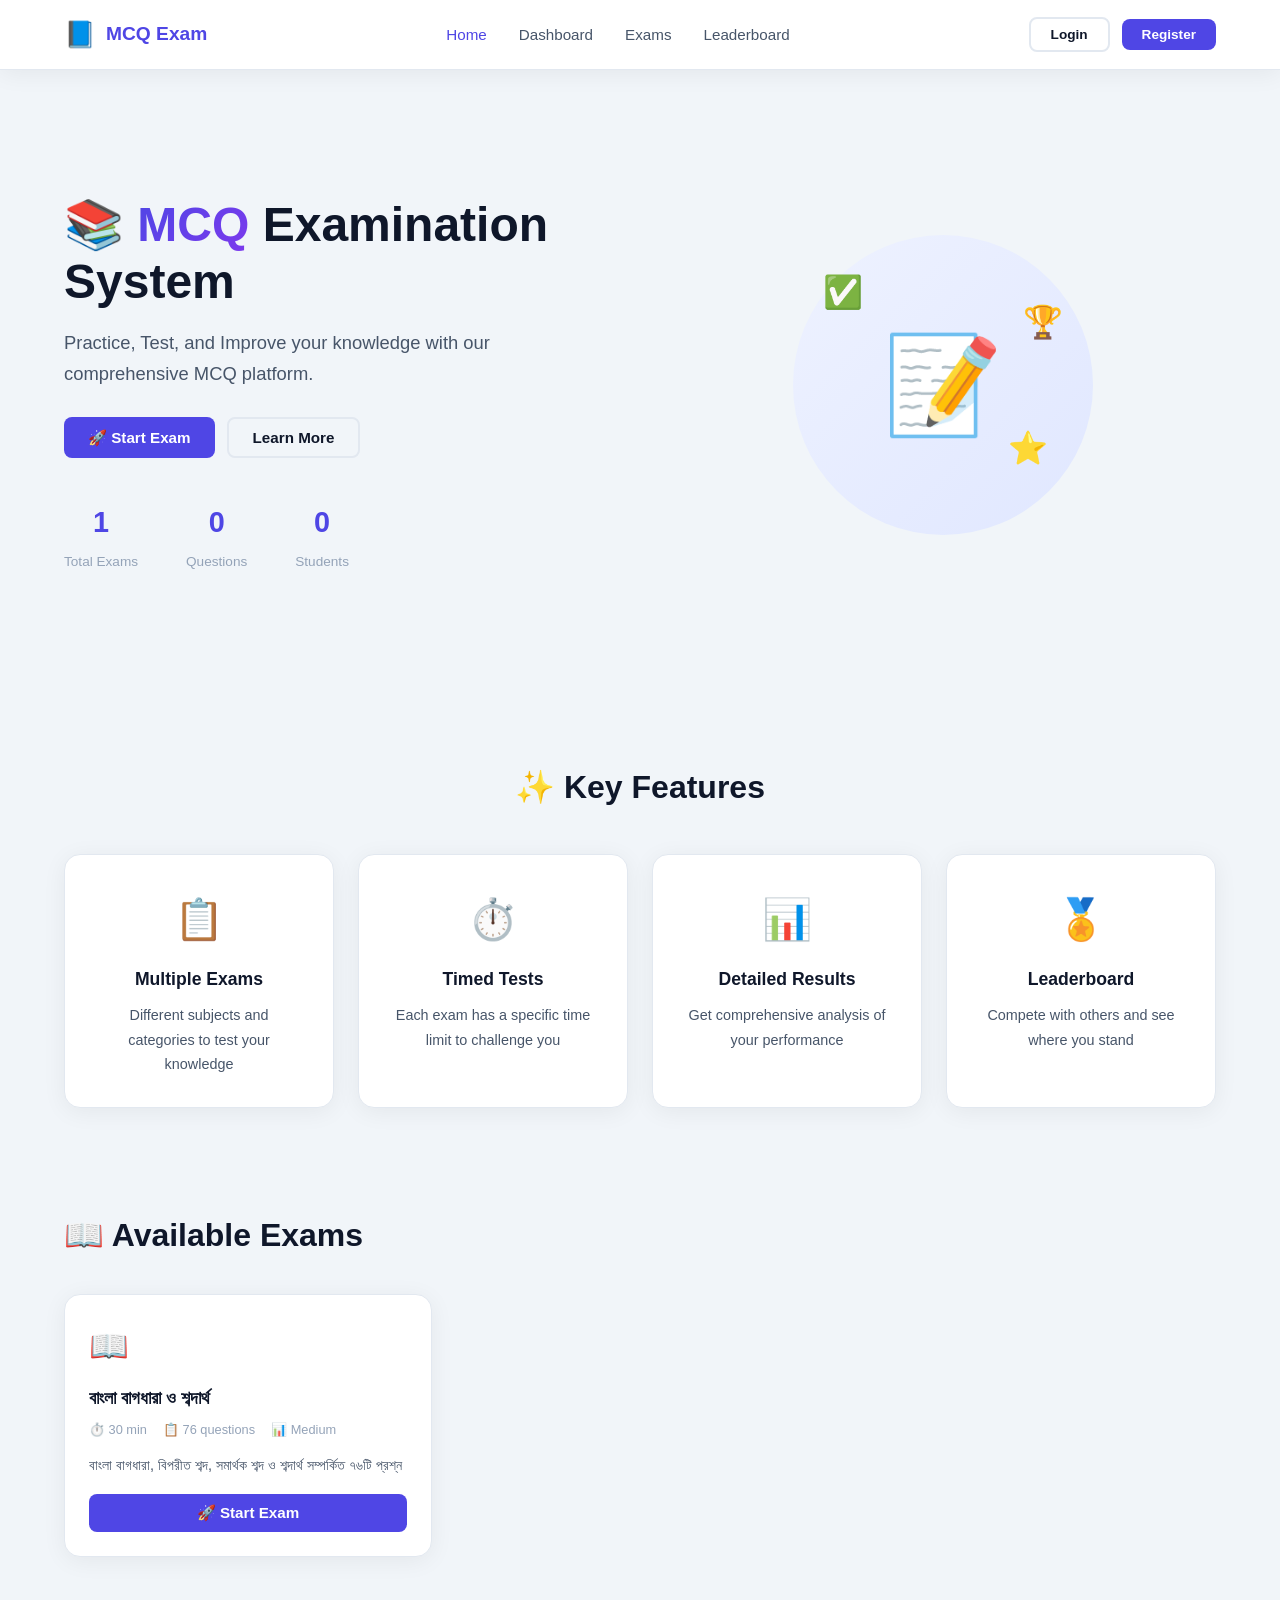
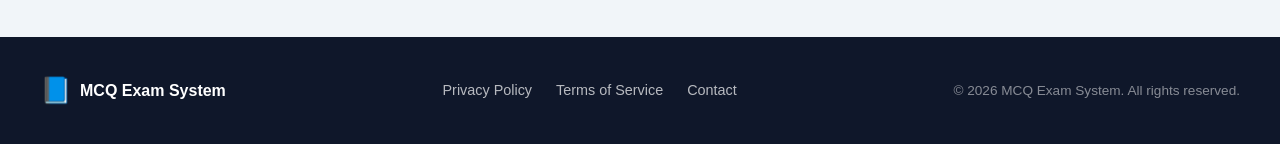
==== admin.html @ 449d5a72 "Add files via upload" ====
<!DOCTYPE html>
<html lang="bn">
<head>
  <meta charset="UTF-8">
  <meta name="viewport" content="width=device-width, initial-scale=1.0">
  <title>Admin Panel - MCQ Exam</title>
  <link rel="stylesheet" href="css/style.css">
  <style>
    /* ... existing styles ... */
    
    /* GitHub Settings Card */
    .github-settings {
      background: var(--card-bg);
      border-radius: var(--radius);
      padding: 20px;
      border: 1px solid var(--border);
      margin-bottom: 24px;
    }
    .github-settings h3 {
      margin-bottom: 12px;
    }
    .github-settings .input-group {
      display: flex;
      gap: 12px;
      flex-wrap: wrap;
      align-items: center;
    }
    .github-settings .input-group input {
      flex: 1;
      min-width: 200px;
      padding: 8px 14px;
      border: 2px solid var(--border);
      border-radius: var(--radius-sm);
      font-size: 0.9rem;
    }
    .github-settings .input-group input:focus {
      outline: none;
      border-color: var(--primary);
    }
    .github-settings .help-text {
      margin-top: 8px;
      font-size: 0.85rem;
      color: var(--text-muted);
    }
    .github-settings .help-text code {
      background: var(--bg);
      padding: 2px 8px;
      border-radius: 4px;
      font-size: 0.85rem;
    }
    .github-status {
      font-size: 0.9rem;
      margin-top: 8px;
    }
    
    /* ... rest of styles ... */
  </style>
</head>
<body>
  <!-- ... navbar ... -->
  
  <div class="admin-container">
    <div class="admin-header">
      <h1>⚙️ Admin Panel</h1>
      <button class="btn btn-primary" id="addExamBtn">➕ Create Exam</button>
    </div>

    <!-- ===== GITHUB SETTINGS ===== -->
    <div class="github-settings">
      <h3>🔗 GitHub Sync Settings</h3>
      <div class="input-group">
        <input type="password" id="githubTokenInput" placeholder="Paste your GitHub Personal Access Token here">
        <button class="btn btn-primary" id="setGitHubTokenBtn">💾 Set Token</button>
        <button class="btn btn-danger" id="removeGitHubTokenBtn">🔓 Remove Token</button>
      </div>
      <div class="github-status" id="githubStatus">⚪ Not connected to GitHub (local storage only)</div>
      <div class="help-text">
        <strong>📌 How to get token:</strong> 
        <a href="https://github.com/settings/tokens" target="_blank" style="color: var(--primary);">GitHub Settings → Developer settings → Personal access tokens → Generate new token (classic)</a>
        <br>
        ✅ Required scope: <code>repo</code> (Full control of private repositories)
        <br>
        ⚠️ <strong>Never share your token!</strong> It's stored only in your browser.
      </div>
    </div>

    <!-- Stats -->
    <div class="admin-stats">
      <div class="admin-stat">
        <div class="num" id="adminTotalExams">0</div>
        <div class="label">📚 Total Exams</div>
      </div>
      <div class="admin-stat">
        <div class="num" id="adminTotalQuestions">0</div>
        <div class="label">📝 Total Questions</div>
      </div>
      <div class="admin-stat">
        <div class="num" id="adminTotalUsers">0</div>
        <div class="label">👥 Total Users</div>
      </div>
    </div>

    <!-- Tabs -->
    <div class="admin-tabs">
      <button class="admin-tab-btn active" data-tab="exams">📚 Exams</button>
      <button class="admin-tab-btn" data-tab="questions">📋 Questions</button>
    </div>

    <!-- TAB: EXAMS -->
    <div class="admin-tab-content active" id="tab-exams">
      <div class="admin-exam-list" id="adminExamList">
        <div class="empty-state">Loading exams...</div>
      </div>
    </div>

    <!-- TAB: QUESTIONS -->
    <div class="admin-tab-content" id="tab-questions">
      <div class="admin-toolbar">
        <select id="filterExam">
          <option value="all">📚 All Exams</option>
        </select>
        <input type="text" id="searchQuestions" placeholder="🔍 Search questions...">
        <button class="btn btn-primary" id="addQuestionBtn">➕ Add Question</button>
        <button class="btn btn-success" onclick="exportExamsToJSON()">📤 Export</button>
        <button class="btn btn-outline" onclick="document.getElementById('importFileInput').click()">📥 Import</button>
        <input type="file" id="importFileInput" accept=".json" style="display:none" onchange="importExamsFromJSON(this.files[0])">
      </div>
      <div class="admin-table-wrap">
        <table class="admin-table">
          <thead>
            <tr>
              <th style="width:50px;">#</th>
              <th>Question</th>
              <th style="min-width:250px;">Options</th>
              <th style="width:80px;">Answer</th>
              <th style="width:130px;">Actions</th>
            </tr>
          </thead>
          <tbody id="adminQuestionList">
            <tr><td colspan="5" style="text-align:center;padding:40px;color:var(--text-muted);">Loading questions...</td></tr>
          </tbody>
        </table>
      </div>
    </div>
  </div>

  <!-- ... modals ... -->

  <div class="toast" id="toast"></div>

  <script src="js/data.js"></script>
  <script src="js/auth.js"></script>
  <script src="js/admin.js"></script>
</body>
</html>
---- css/style.css ----
/* ============================================
   MCQ EXAM SYSTEM - COMPLETE STYLESHEET
   ============================================ */

:root {
  --primary: #4f46e5;
  --primary-dark: #4338ca;
  --primary-light: #eef2ff;
  --success: #16a34a;
  --danger: #dc2626;
  --warning: #f59e0b;
  --bg: #f1f5f9;
  --card-bg: #ffffff;
  --text-primary: #0f172a;
  --text-secondary: #475569;
  --text-muted: #94a3b8;
  --border: #e2e8f0;
  --shadow: 0 4px 24px rgba(0, 0, 0, 0.06);
  --shadow-lg: 0 8px 40px rgba(0, 0, 0, 0.10);
  --radius: 16px;
  --radius-sm: 8px;
  --transition: all 0.3s cubic-bezier(0.4, 0, 0.2, 1);
  --max-width: 1200px;
  --nav-height: 70px;
}

* { margin: 0; padding: 0; box-sizing: border-box; }

body {
  font-family: 'Segoe UI', Roboto, -apple-system, sans-serif;
  background: var(--bg);
  color: var(--text-primary);
  line-height: 1.7;
  min-height: 100vh;
  padding-top: var(--nav-height);
}

a { text-decoration: none; color: inherit; }
button { cursor: pointer; font-family: inherit; }
ul { list-style: none; }

/* ---------- Navbar ---------- */
.navbar {
  position: fixed;
  top: 0;
  left: 0;
  right: 0;
  height: var(--nav-height);
  background: var(--card-bg);
  border-bottom: 1px solid var(--border);
  z-index: 1000;
  box-shadow: var(--shadow);
}

.nav-container {
  max-width: var(--max-width);
  margin: 0 auto;
  padding: 0 24px;
  display: flex;
  justify-content: space-between;
  align-items: center;
  height: 100%;
}

.nav-brand {
  display: flex;
  align-items: center;
  gap: 10px;
  font-size: 1.2rem;
  font-weight: 700;
  color: var(--primary);
}

.brand-icon { font-size: 1.6rem; }

.nav-links {
  display: flex;
  gap: 32px;
  align-items: center;
}

.nav-links a {
  color: var(--text-secondary);
  font-weight: 500;
  transition: var(--transition);
  font-size: 0.95rem;
}

.nav-links a:hover,
.nav-links a.active {
  color: var(--primary);
}

.nav-actions {
  display: flex;
  align-items: center;
  gap: 12px;
}

.nav-actions .btn { padding: 8px 20px; font-size: 0.85rem; }

.user-avatar {
  width: 36px;
  height: 36px;
  border-radius: 50%;
  background: var(--primary);
  color: white;
  display: flex;
  align-items: center;
  justify-content: center;
  font-weight: 700;
  cursor: pointer;
}

.user-menu {
  position: absolute;
  top: calc(var(--nav-height) + 8px);
  right: 24px;
  background: var(--card-bg);
  border-radius: var(--radius-sm);
  box-shadow: var(--shadow-lg);
  padding: 8px;
  min-width: 180px;
  display: none;
  border: 1px solid var(--border);
}

.user-menu.show { display: block; }

.user-menu a {
  display: flex;
  align-items: center;
  gap: 10px;
  padding: 10px 16px;
  border-radius: var(--radius-sm);
  color: var(--text-secondary);
  transition: var(--transition);
  font-size: 0.9rem;
}

.user-menu a:hover {
  background: var(--primary-light);
  color: var(--primary);
}

.user-menu .divider {
  height: 1px;
  background: var(--border);
  margin: 6px 0;
}

.mobile-toggle {
  display: none;
  background: none;
  border: none;
  font-size: 1.5rem;
  color: var(--text-primary);
}

/* ---------- Buttons ---------- */
.btn {
  display: inline-flex;
  align-items: center;
  justify-content: center;
  gap: 8px;
  padding: 10px 24px;
  border-radius: var(--radius-sm);
  font-weight: 600;
  font-size: 0.95rem;
  border: none;
  transition: var(--transition);
}

.btn-primary {
  background: var(--primary);
  color: white;
}
.btn-primary:hover {
  background: var(--primary-dark);
  transform: translateY(-2px);
  box-shadow: 0 4px 16px rgba(79, 70, 229, 0.3);
}

.btn-outline {
  background: transparent;
  color: var(--text-primary);
  border: 2px solid var(--border);
}
.btn-outline:hover {
  border-color: var(--primary);
  color: var(--primary);
}

.btn-success { background: var(--success); color: white; }
.btn-danger { background: var(--danger); color: white; }
.btn-block { width: 100%; justify-content: center; }
.btn-sm { padding: 6px 14px; font-size: 0.8rem; }

/* ---------- Hero ---------- */
.hero {
  max-width: var(--max-width);
  margin: 0 auto;
  padding: 60px 24px;
  display: grid;
  grid-template-columns: 1fr 1fr;
  gap: 60px;
  align-items: center;
  min-height: calc(100vh - var(--nav-height) - 200px);
}

.hero-content h1 {
  font-size: 3rem;
  font-weight: 800;
  line-height: 1.2;
  margin-bottom: 16px;
}

.hero-content h1 .highlight {
  background: linear-gradient(135deg, var(--primary), #7c3aed);
  -webkit-background-clip: text;
  -webkit-text-fill-color: transparent;
}

.hero-content p {
  font-size: 1.15rem;
  color: var(--text-secondary);
  margin-bottom: 28px;
  max-width: 480px;
}

.hero-buttons {
  display: flex;
  gap: 12px;
  flex-wrap: wrap;
  margin-bottom: 40px;
}

.hero-stats {
  display: flex;
  gap: 48px;
}

.stat-item { text-align: center; }
.stat-number {
  display: block;
  font-size: 1.8rem;
  font-weight: 800;
  color: var(--primary);
}
.stat-label { font-size: 0.85rem; color: var(--text-muted); }

.hero-image {
  display: flex;
  justify-content: center;
  align-items: center;
}

.hero-illustration {
  width: 300px;
  height: 300px;
  background: linear-gradient(135deg, var(--primary-light), #e0e7ff);
  border-radius: 50%;
  display: flex;
  align-items: center;
  justify-content: center;
  position: relative;
}

.exam-icon { font-size: 6rem; }

.floating-icons {
  position: absolute;
  width: 100%;
  height: 100%;
  top: 0;
  left: 0;
  pointer-events: none;
}

.floating-icons span {
  position: absolute;
  font-size: 2rem;
  animation: float 3s ease-in-out infinite;
}
.floating-icons span:nth-child(1) { top: 10%; left: 10%; animation-delay: 0s; }
.floating-icons span:nth-child(2) { bottom: 20%; right: 15%; animation-delay: 0.8s; }
.floating-icons span:nth-child(3) { top: 20%; right: 10%; animation-delay: 1.6s; }

@keyframes float {
  0%, 100% { transform: translateY(0px) rotate(0deg); }
  50% { transform: translateY(-16px) rotate(8deg); }
}

/* ---------- Features ---------- */
.features {
  max-width: var(--max-width);
  margin: 0 auto;
  padding: 60px 24px;
}

.features h2 {
  text-align: center;
  font-size: 2rem;
  margin-bottom: 40px;
}

.features-grid {
  display: grid;
  grid-template-columns: repeat(auto-fit, minmax(220px, 1fr));
  gap: 24px;
}

.feature-card {
  background: var(--card-bg);
  padding: 30px;
  border-radius: var(--radius);
  text-align: center;
  box-shadow: var(--shadow);
  transition: var(--transition);
  border: 1px solid var(--border);
}

.feature-card:hover {
  transform: translateY(-6px);
  box-shadow: var(--shadow-lg);
}

.feature-icon { font-size: 2.5rem; margin-bottom: 12px; }
.feature-card h3 { font-size: 1.1rem; margin-bottom: 8px; }
.feature-card p { font-size: 0.9rem; color: var(--text-secondary); }

/* ---------- Exams Section ---------- */
.exams-section {
  max-width: var(--max-width);
  margin: 0 auto;
  padding: 40px 24px 80px;
}

.exams-section h2 {
  font-size: 2rem;
  margin-bottom: 32px;
}

.exams-grid {
  display: grid;
  grid-template-columns: repeat(auto-fill, minmax(280px, 1fr));
  gap: 24px;
}

.exam-card {
  background: var(--card-bg);
  border-radius: var(--radius);
  padding: 24px;
  box-shadow: var(--shadow);
  border: 1px solid var(--border);
  transition: var(--transition);
}

.exam-card:hover {
  transform: translateY(-4px);
  box-shadow: var(--shadow-lg);
}

.exam-card .exam-icon { font-size: 2rem; margin-bottom: 10px; }
.exam-card h3 { font-size: 1.1rem; margin-bottom: 6px; }

.exam-card .exam-meta {
  display: flex;
  gap: 16px;
  font-size: 0.8rem;
  color: var(--text-muted);
  margin-bottom: 12px;
}

.exam-card .exam-meta span {
  display: flex;
  align-items: center;
  gap: 4px;
}

.exam-card .exam-desc {
  font-size: 0.9rem;
  color: var(--text-secondary);
  margin-bottom: 16px;
}

.exam-card .btn { width: 100%; }

/* ---------- Modal ---------- */
.modal {
  display: none;
  position: fixed;
  top: 0;
  left: 0;
  width: 100%;
  height: 100%;
  background: rgba(0, 0, 0, 0.5);
  backdrop-filter: blur(4px);
  z-index: 2000;
  align-items: center;
  justify-content: center;
}

.modal.show { display: flex; }

.modal-content {
  background: var(--card-bg);
  border-radius: var(--radius);
  padding: 40px;
  max-width: 420px;
  width: 90%;
  position: relative;
  box-shadow: var(--shadow-lg);
  animation: slideUp 0.3s ease;
}

@keyframes slideUp {
  from { transform: translateY(30px); opacity: 0; }
  to { transform: translateY(0); opacity: 1; }
}

.modal-close {
  position: absolute;
  top: 16px;
  right: 20px;
  font-size: 1.5rem;
  cursor: pointer;
  color: var(--text-muted);
}

.modal-close:hover { color: var(--text-primary); }

.modal-content h2 { font-size: 1.5rem; margin-bottom: 20px; }

.modal-content .form-group { margin-bottom: 16px; }
.modal-content .form-group label {
  display: block;
  font-weight: 600;
  font-size: 0.9rem;
  margin-bottom: 4px;
}

.modal-content .form-group input {
  width: 100%;
  padding: 10px 14px;
  border: 2px solid var(--border);
  border-radius: var(--radius-sm);
  font-size: 0.95rem;
  transition: var(--transition);
  font-family: inherit;
}

.modal-content .form-group input:focus {
  outline: none;
  border-color: var(--primary);
  box-shadow: 0 0 0 3px rgba(79, 70, 229, 0.1);
}

.auth-switch {
  text-align: center;
  margin-top: 16px;
  font-size: 0.9rem;
  color: var(--text-secondary);
}

.auth-switch a { color: var(--primary); font-weight: 600; }
.auth-switch a:hover { text-decoration: underline; }

/* ---------- Toast ---------- */
.toast {
  position: fixed;
  bottom: 24px;
  right: 24px;
  background: var(--text-primary);
  color: white;
  padding: 14px 24px;
  border-radius: var(--radius-sm);
  box-shadow: var(--shadow-lg);
  transform: translateY(100px);
  opacity: 0;
  transition: all 0.4s ease;
  z-index: 3000;
  max-width: 400px;
}

.toast.show {
  transform: translateY(0);
  opacity: 1;
}
.toast.success { background: var(--success); }
.toast.error { background: var(--danger); }
.toast.warning { background: var(--warning); }

/* ---------- Footer ---------- */
.footer {
  background: var(--text-primary);
  color: white;
  padding: 32px 24px;
}

.footer-content {
  max-width: var(--max-width);
  margin: 0 auto;
  display: flex;
  justify-content: space-between;
  align-items: center;
  flex-wrap: wrap;
  gap: 16px;
}

.footer-brand {
  display: flex;
  align-items: center;
  gap: 8px;
  font-weight: 600;
}

.footer-links { display: flex; gap: 24px; }
.footer-links a {
  color: rgba(255, 255, 255, 0.7);
  transition: var(--transition);
  font-size: 0.9rem;
}
.footer-links a:hover { color: white; }
.footer-copy {
  font-size: 0.85rem;
  color: rgba(255, 255, 255, 0.5);
}

/* ---------- Dashboard Styles ---------- */
.dash-grid {
  display: grid;
  grid-template-columns: repeat(auto-fit, minmax(200px, 1fr));
  gap: 20px;
  margin: 24px 0;
}

.dash-card {
  background: var(--card-bg);
  padding: 24px;
  border-radius: var(--radius);
  text-align: center;
  border: 1px solid var(--border);
  box-shadow: var(--shadow);
}

.dash-card .number {
  font-size: 2.2rem;
  font-weight: 800;
  color: var(--primary);
}

.dash-card .label { font-size: 0.85rem; color: var(--text-secondary); }

.dash-section {
  background: var(--card-bg);
  border-radius: var(--radius);
  padding: 24px;
  border: 1px solid var(--border);
  margin-bottom: 24px;
}

.dash-section h3 { margin-bottom: 16px; font-size: 1.1rem; }

.history-item {
  display: flex;
  justify-content: space-between;
  align-items: center;
  padding: 12px 16px;
  border-bottom: 1px solid var(--border);
}

.history-item:last-child { border-bottom: none; }
.history-item .history-score { font-weight: 700; }

.leaderboard-item {
  display: flex;
  align-items: center;
  gap: 16px;
  padding: 10px 16px;
  border-bottom: 1px solid var(--border);
}

.leaderboard-item:last-child { border-bottom: none; }
.leaderboard-item .rank {
  font-weight: 700;
  color: var(--text-muted);
  width: 30px;
}
.leaderboard-item .name { flex: 1; }
.leaderboard-item .score { font-weight: 700; color: var(--primary); }

.no-history {
  text-align: center;
  padding: 30px;
  color: var(--text-secondary);
}

/* ---------- Review Tags ---------- */
.review-tag {
  display: inline-block;
  padding: 2px 12px;
  border-radius: 20px;
  font-size: 0.75rem;
  font-weight: 600;
}
.review-tag.correct { background: #d1fae5; color: #065f46; }
.review-tag.wrong { background: #fee2e2; color: #991b1b; }
.review-tag.skipped { background: #f3f4f6; color: var(--text-secondary); }

/* ---------- Exam: Answer Options ---------- */
.option {
  display: flex;
  align-items: center;
  gap: 12px;
  padding: 12px 16px;
  border: 2px solid var(--border);
  border-radius: var(--radius-sm);
  cursor: pointer;
  transition: var(--transition);
  background: var(--card-bg);
  font-size: 0.95rem;
}
.option:hover:not(.locked) {
  border-color: var(--primary);
  background: var(--primary-light);
}
.option .opt-label {
  display: flex;
  align-items: center;
  justify-content: center;
  width: 28px;
  height: 28px;
  border-radius: 50%;
  background: var(--bg);
  color: var(--text-secondary);
  font-weight: 700;
  font-size: 0.85rem;
  flex-shrink: 0;
}
.option.selected {
  border-color: var(--primary);
  background: var(--primary-light);
}
.option.selected .opt-label {
  background: var(--primary);
  color: white;
}
.option.locked {
  cursor: default;
}
.option.correct-answer {
  border-color: var(--success);
  background: #d1fae5;
}
.option.wrong-answer {
  border-color: var(--danger);
  background: #fee2e2;
}

/* ---------- Exam: Question Navigation Grid ---------- */
.q-nav-btn {
  width: 100%;
  aspect-ratio: 1;
  border: 1px solid var(--border);
  background: var(--card-bg);
  border-radius: 6px;
  font-size: 0.8rem;
  font-weight: 600;
  color: var(--text-secondary);
  cursor: pointer;
  transition: var(--transition);
}
.q-nav-btn:hover {
  border-color: var(--primary);
  color: var(--primary);
}
.q-nav-btn.answered {
  background: var(--success);
  border-color: var(--success);
  color: white;
}
.q-nav-btn.current {
  outline: 2px solid var(--primary);
  outline-offset: 2px;
}

/* ---------- Timer low-time warning ---------- */
.timer-box.low-time {
  background: #fee2e2 !important;
  color: var(--danger) !important;
  animation: pulseWarn 1s ease-in-out infinite;
}
@keyframes pulseWarn {
  0%, 100% { opacity: 1; }
  50% { opacity: 0.6; }
}

/* ---------- Dashboard: Result badges ---------- */
.badge {
  display: inline-block;
  padding: 2px 10px;
  border-radius: 12px;
  font-size: 0.75rem;
  font-weight: 600;
}
.badge-pass { background: #d1fae5; color: #065f46; }
.badge-fail { background: #fee2e2; color: #991b1b; }
.badge-average { background: #fef3c7; color: #92400e; }

/* ---------- Responsive ---------- */
@media (max-width: 968px) {
  .hero {
    grid-template-columns: 1fr;
    text-align: center;
    padding: 40px 24px;
  }
  .hero-content p { margin: 0 auto 28px; }
  .hero-buttons { justify-content: center; }
  .hero-stats { justify-content: center; }
  .hero-illustration { width: 200px; height: 200px; }
  .exam-icon { font-size: 4rem; }
}

@media (max-width: 768px) {
  .nav-links {
    display: none;
    position: absolute;
    top: var(--nav-height);
    left: 0;
    right: 0;
    background: var(--card-bg);
    flex-direction: column;
    padding: 16px 24px;
    border-bottom: 1px solid var(--border);
    box-shadow: var(--shadow);
  }
  .nav-links.show { display: flex; }
  .mobile-toggle { display: block; }
  
  .hero-content h1 { font-size: 2rem; }
  .features-grid { grid-template-columns: 1fr 1fr; }
  .exams-grid { grid-template-columns: 1fr; }
  .modal-content { padding: 24px; }
}

@media (max-width: 480px) {
  .features-grid { grid-template-columns: 1fr; }
  .hero-stats { gap: 24px; }
  .stat-number { font-size: 1.4rem; }
  .footer-content { flex-direction: column; text-align: center; }
}
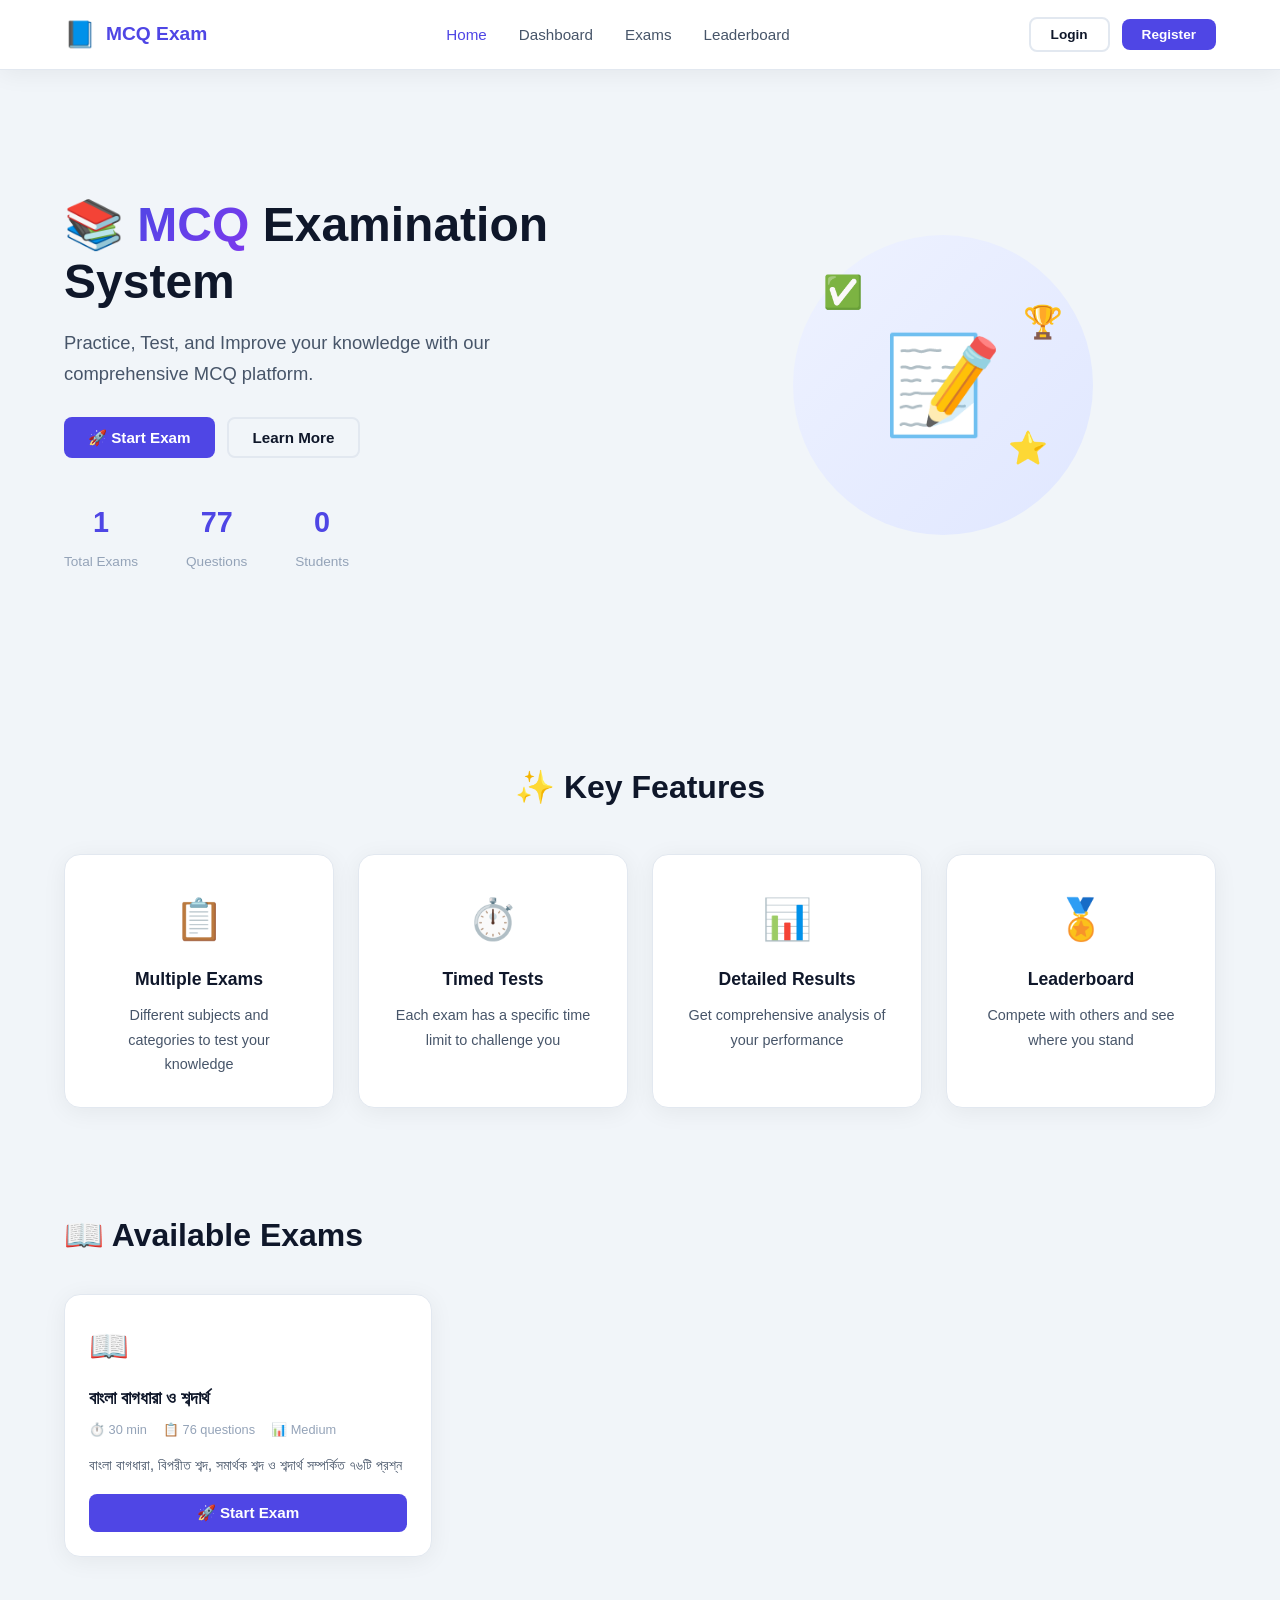
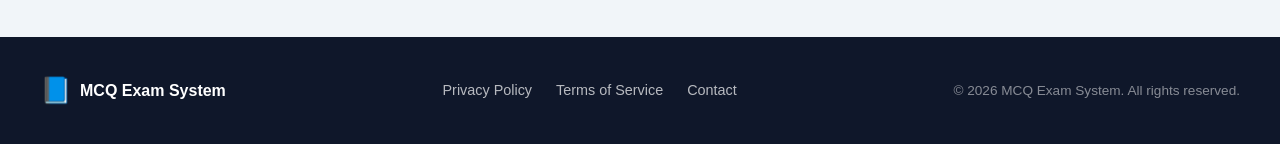
==== commit 9c5c8ca2: "Add files via upload" ====
--- a/admin.html
+++ b/admin.html
@@ -6,9 +6,43 @@
   <title>Admin Panel - MCQ Exam</title>
   <link rel="stylesheet" href="css/style.css">
   <style>
-    /* ... existing styles ... */
-    
-    /* GitHub Settings Card */
+    .admin-container {
+      max-width: 1200px;
+      margin: 24px auto;
+      padding: 0 20px;
+    }
+    .admin-header {
+      display: flex;
+      justify-content: space-between;
+      align-items: center;
+      margin-bottom: 24px;
+      flex-wrap: wrap;
+      gap: 12px;
+    }
+    .admin-stats {
+      display: grid;
+      grid-template-columns: repeat(auto-fit, minmax(150px, 1fr));
+      gap: 16px;
+      margin-bottom: 24px;
+    }
+    .admin-stat {
+      background: var(--card-bg);
+      padding: 20px;
+      border-radius: var(--radius);
+      text-align: center;
+      border: 1px solid var(--border);
+      box-shadow: var(--shadow);
+    }
+    .admin-stat .num {
+      font-size: 2rem;
+      font-weight: 800;
+      color: var(--primary);
+    }
+    .admin-stat .label {
+      font-size: 0.85rem;
+      color: var(--text-secondary);
+    }
+    
     .github-settings {
       background: var(--card-bg);
       border-radius: var(--radius);
@@ -51,21 +85,254 @@
     .github-status {
       font-size: 0.9rem;
       margin-top: 8px;
-    }
-    
-    /* ... rest of styles ... */
+      padding: 8px 12px;
+      border-radius: var(--radius-sm);
+      background: var(--bg);
+    }
+    
+    .admin-tabs {
+      display: flex;
+      gap: 4px;
+      margin-bottom: 24px;
+      background: var(--bg);
+      border-radius: var(--radius-sm);
+      padding: 4px;
+      border: 1px solid var(--border);
+    }
+    .admin-tab-btn {
+      padding: 10px 24px;
+      border: none;
+      background: transparent;
+      border-radius: var(--radius-sm);
+      font-weight: 600;
+      cursor: pointer;
+      transition: var(--transition);
+      color: var(--text-secondary);
+    }
+    .admin-tab-btn:hover {
+      background: var(--primary-light);
+      color: var(--primary);
+    }
+    .admin-tab-btn.active {
+      background: var(--primary);
+      color: white;
+    }
+    .admin-tab-content {
+      display: none;
+    }
+    .admin-tab-content.active {
+      display: block;
+    }
+    
+    .admin-exam-list {
+      display: grid;
+      grid-template-columns: repeat(auto-fill, minmax(280px, 1fr));
+      gap: 16px;
+    }
+    .admin-exam-card {
+      background: var(--card-bg);
+      border-radius: var(--radius);
+      padding: 20px;
+      border: 1px solid var(--border);
+      display: flex;
+      justify-content: space-between;
+      align-items: center;
+      transition: var(--transition);
+    }
+    .admin-exam-card:hover {
+      box-shadow: var(--shadow);
+      border-color: var(--primary);
+    }
+    .admin-exam-card .exam-info {
+      display: flex;
+      align-items: center;
+      gap: 12px;
+    }
+    .admin-exam-card .exam-icon {
+      font-size: 2rem;
+    }
+    .admin-exam-card h4 {
+      margin: 0;
+      font-size: 1rem;
+    }
+    .admin-exam-card .exam-meta {
+      font-size: 0.8rem;
+      color: var(--text-secondary);
+      display: flex;
+      gap: 12px;
+      flex-wrap: wrap;
+    }
+    .admin-exam-card .exam-actions {
+      display: flex;
+      gap: 6px;
+    }
+    .admin-exam-card .exam-actions button {
+      padding: 4px 12px;
+      border: none;
+      border-radius: 4px;
+      cursor: pointer;
+      font-size: 0.75rem;
+      font-weight: 600;
+      transition: var(--transition);
+    }
+    .btn-edit {
+      background: var(--primary-light);
+      color: var(--primary);
+    }
+    .btn-edit:hover {
+      background: var(--primary);
+      color: white;
+    }
+    .btn-delete {
+      background: #fee2e2;
+      color: var(--danger);
+    }
+    .btn-delete:hover {
+      background: var(--danger);
+      color: white;
+    }
+    
+    .admin-table-wrap {
+      overflow-x: auto;
+      background: var(--card-bg);
+      border-radius: var(--radius);
+      border: 1px solid var(--border);
+      box-shadow: var(--shadow);
+    }
+    .admin-table {
+      width: 100%;
+      border-collapse: collapse;
+      min-width: 700px;
+    }
+    .admin-table th {
+      background: var(--primary);
+      color: white;
+      padding: 12px 16px;
+      text-align: left;
+      font-weight: 600;
+      font-size: 0.9rem;
+      position: sticky;
+      top: 0;
+    }
+    .admin-table td {
+      padding: 10px 16px;
+      border-bottom: 1px solid var(--border);
+      font-size: 0.9rem;
+      vertical-align: middle;
+    }
+    .admin-table tr:hover {
+      background: var(--primary-light);
+    }
+    .admin-actions {
+      display: flex;
+      gap: 6px;
+      flex-wrap: wrap;
+    }
+    .badge-exam {
+      display: inline-block;
+      padding: 2px 10px;
+      border-radius: 12px;
+      font-size: 0.7rem;
+      font-weight: 600;
+      background: var(--primary-light);
+      color: var(--primary);
+    }
+    
+    .admin-toolbar {
+      display: flex;
+      gap: 12px;
+      margin-bottom: 16px;
+      flex-wrap: wrap;
+      align-items: center;
+    }
+    .admin-toolbar input {
+      padding: 8px 14px;
+      border: 2px solid var(--border);
+      border-radius: var(--radius-sm);
+      font-size: 0.9rem;
+      flex: 1;
+      min-width: 200px;
+    }
+    .admin-toolbar input:focus {
+      outline: none;
+      border-color: var(--primary);
+    }
+    .admin-toolbar select {
+      padding: 8px 14px;
+      border: 2px solid var(--border);
+      border-radius: var(--radius-sm);
+      font-size: 0.9rem;
+      background: white;
+    }
+    
+    .modal-content {
+      max-width: 550px;
+    }
+    .modal-content textarea {
+      width: 100%;
+      padding: 10px 14px;
+      border: 2px solid var(--border);
+      border-radius: var(--radius-sm);
+      font-size: 0.95rem;
+      font-family: inherit;
+      resize: vertical;
+      min-height: 60px;
+    }
+    .modal-content textarea:focus {
+      outline: none;
+      border-color: var(--primary);
+    }
+    .options-grid {
+      display: grid;
+      grid-template-columns: 1fr 1fr;
+      gap: 10px;
+    }
+    .empty-state {
+      text-align: center;
+      padding: 40px;
+      color: var(--text-secondary);
+    }
+    .empty-state .btn {
+      margin-top: 12px;
+    }
+    
+    @media (max-width: 600px) {
+      .options-grid {
+        grid-template-columns: 1fr;
+      }
+      .admin-exam-card {
+        flex-direction: column;
+        gap: 12px;
+        text-align: center;
+      }
+      .admin-exam-card .exam-info {
+        flex-direction: column;
+      }
+    }
   </style>
 </head>
 <body>
-  <!-- ... navbar ... -->
-  
+  <nav class="navbar">
+    <div class="nav-container">
+      <div class="nav-brand">
+        <span class="brand-icon">⚙️</span>
+        <span class="brand-text">Admin Panel</span>
+      </div>
+      <div class="nav-links">
+        <a href="index.html">🏠 Home</a>
+        <a href="dashboard.html">📊 Dashboard</a>
+        <a href="#" id="adminLogout">🚪 Logout</a>
+      </div>
+    </div>
+  </nav>
+
   <div class="admin-container">
     <div class="admin-header">
       <h1>⚙️ Admin Panel</h1>
       <button class="btn btn-primary" id="addExamBtn">➕ Create Exam</button>
     </div>
 
-    <!-- ===== GITHUB SETTINGS ===== -->
+    <!-- GitHub Settings -->
     <div class="github-settings">
       <h3>🔗 GitHub Sync Settings</h3>
       <div class="input-group">
@@ -144,7 +411,170 @@
     </div>
   </div>
 
-  <!-- ... modals ... -->
+  <!-- ===== ADD EXAM MODAL ===== -->
+  <div class="modal" id="addExamModal">
+    <div class="modal-content">
+      <span class="modal-close">&times;</span>
+      <h2>➕ Create New Exam</h2>
+      <form id="addExamForm">
+        <div class="form-group">
+          <label>Exam Title *</label>
+          <input type="text" id="examTitle" placeholder="e.g. বাংলা ব্যাকরণ" required>
+        </div>
+        <div class="form-group">
+          <label>Icon</label>
+          <input type="text" id="examIcon" placeholder="📝" value="📝">
+        </div>
+        <div class="form-group">
+          <label>Description</label>
+          <input type="text" id="examDescription" placeholder="Brief description">
+        </div>
+        <div class="options-grid">
+          <div class="form-group">
+            <label>Duration (minutes)</label>
+            <input type="number" id="examDuration" value="30" min="5">
+          </div>
+          <div class="form-group">
+            <label>Difficulty</label>
+            <select id="examDifficulty">
+              <option value="Easy">🟢 Easy</option>
+              <option value="Medium" selected>🟡 Medium</option>
+              <option value="Hard">🔴 Hard</option>
+            </select>
+          </div>
+        </div>
+        <button type="submit" class="btn btn-primary btn-block">✅ Create Exam</button>
+      </form>
+    </div>
+  </div>
+
+  <!-- ===== EDIT EXAM MODAL ===== -->
+  <div class="modal" id="editExamModal">
+    <div class="modal-content">
+      <span class="modal-close">&times;</span>
+      <h2>✏️ Edit Exam</h2>
+      <form id="editExamForm">
+        <input type="hidden" id="editExamId">
+        <div class="form-group">
+          <label>Exam Title *</label>
+          <input type="text" id="editExamTitle" required>
+        </div>
+        <div class="form-group">
+          <label>Icon</label>
+          <input type="text" id="editExamIcon" value="📝">
+        </div>
+        <div class="form-group">
+          <label>Description</label>
+          <input type="text" id="editExamDescription">
+        </div>
+        <div class="options-grid">
+          <div class="form-group">
+            <label>Duration (minutes)</label>
+            <input type="number" id="editExamDuration" min="5">
+          </div>
+          <div class="form-group">
+            <label>Difficulty</label>
+            <select id="editExamDifficulty">
+              <option value="Easy">🟢 Easy</option>
+              <option value="Medium">🟡 Medium</option>
+              <option value="Hard">🔴 Hard</option>
+            </select>
+          </div>
+        </div>
+        <button type="submit" class="btn btn-primary btn-block">💾 Save Changes</button>
+      </form>
+    </div>
+  </div>
+
+  <!-- ===== ADD QUESTION MODAL ===== -->
+  <div class="modal" id="addQuestionModal">
+    <div class="modal-content">
+      <span class="modal-close">&times;</span>
+      <h2>➕ Add New Question</h2>
+      <form id="addQuestionForm">
+        <div class="form-group">
+          <label>Exam</label>
+          <select id="addQuestionExam" required></select>
+        </div>
+        <div class="form-group">
+          <label>Question</label>
+          <textarea id="addQuestionText" placeholder="Enter question..." required></textarea>
+        </div>
+        <div class="options-grid">
+          <div class="form-group">
+            <label>A</label>
+            <input type="text" id="addOptionA" placeholder="Option A" required>
+          </div>
+          <div class="form-group">
+            <label>B</label>
+            <input type="text" id="addOptionB" placeholder="Option B" required>
+          </div>
+          <div class="form-group">
+            <label>C</label>
+            <input type="text" id="addOptionC" placeholder="Option C" required>
+          </div>
+          <div class="form-group">
+            <label>D</label>
+            <input type="text" id="addOptionD" placeholder="Option D" required>
+          </div>
+        </div>
+        <div class="form-group">
+          <label>Correct Answer</label>
+          <select id="addCorrectAnswer">
+            <option value="0">A</option>
+            <option value="1">B</option>
+            <option value="2">C</option>
+            <option value="3">D</option>
+          </select>
+        </div>
+        <button type="submit" class="btn btn-primary btn-block">➕ Add Question</button>
+      </form>
+    </div>
+  </div>
+
+  <!-- ===== EDIT QUESTION MODAL ===== -->
+  <div class="modal" id="editQuestionModal">
+    <div class="modal-content">
+      <span class="modal-close">&times;</span>
+      <h2>✏️ Edit Question</h2>
+      <form id="editQuestionForm">
+        <input type="hidden" id="editQuestionExamId">
+        <input type="hidden" id="editQuestionIndex">
+        <div class="form-group">
+          <label>Question</label>
+          <textarea id="editQuestionText" required></textarea>
+        </div>
+        <div class="options-grid">
+          <div class="form-group">
+            <label>A</label>
+            <input type="text" id="editOptionA" required>
+          </div>
+          <div class="form-group">
+            <label>B</label>
+            <input type="text" id="editOptionB" required>
+          </div>
+          <div class="form-group">
+            <label>C</label>
+            <input type="text" id="editOptionC" required>
+          </div>
+          <div class="form-group">
+            <label>D</label>
+            <input type="text" id="editOptionD" required>
+          </div>
+        </div>
+        <div class="form-group">
+          <label>Correct Answer</label>
+          <select id="editCorrectAnswer">
+            <option value="0">A</option>
+            <option value="1">B</option>
+            <option value="2">C</option>
+            <option value="3">D</option>
+          </select>
+        </div>
+        <button type="submit" class="btn btn-primary btn-block">💾 Save Changes</button>
+      </form>
+    </div>
+  </div>
 
   <div class="toast" id="toast"></div>
 
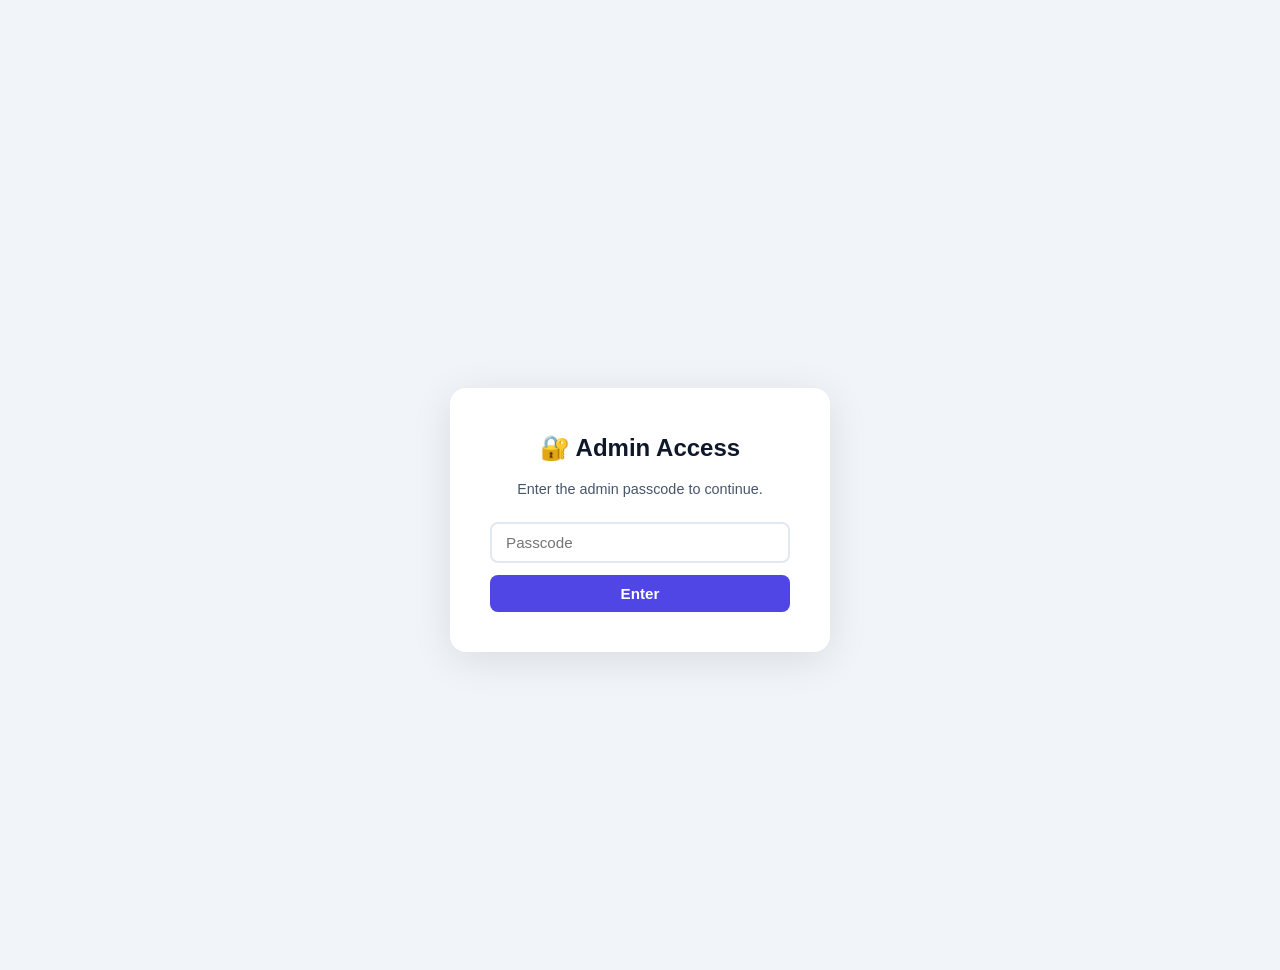
==== commit fb9bdd0a: "Add files via upload" ====
--- a/admin.html
+++ b/admin.html
@@ -1,585 +1,296 @@
-<!DOCTYPE html>
-<html lang="bn">
-<head>
-  <meta charset="UTF-8">
-  <meta name="viewport" content="width=device-width, initial-scale=1.0">
-  <title>Admin Panel - MCQ Exam</title>
-  <link rel="stylesheet" href="css/style.css">
-  <style>
-    .admin-container {
-      max-width: 1200px;
-      margin: 24px auto;
-      padding: 0 20px;
-    }
-    .admin-header {
-      display: flex;
-      justify-content: space-between;
-      align-items: center;
-      margin-bottom: 24px;
-      flex-wrap: wrap;
-      gap: 12px;
-    }
-    .admin-stats {
-      display: grid;
-      grid-template-columns: repeat(auto-fit, minmax(150px, 1fr));
-      gap: 16px;
-      margin-bottom: 24px;
-    }
-    .admin-stat {
-      background: var(--card-bg);
-      padding: 20px;
-      border-radius: var(--radius);
-      text-align: center;
-      border: 1px solid var(--border);
-      box-shadow: var(--shadow);
-    }
-    .admin-stat .num {
-      font-size: 2rem;
-      font-weight: 800;
-      color: var(--primary);
-    }
-    .admin-stat .label {
-      font-size: 0.85rem;
-      color: var(--text-secondary);
-    }
-    
-    .github-settings {
-      background: var(--card-bg);
-      border-radius: var(--radius);
-      padding: 20px;
-      border: 1px solid var(--border);
-      margin-bottom: 24px;
-    }
-    .github-settings h3 {
-      margin-bottom: 12px;
-    }
-    .github-settings .input-group {
-      display: flex;
-      gap: 12px;
-      flex-wrap: wrap;
-      align-items: center;
-    }
-    .github-settings .input-group input {
-      flex: 1;
-      min-width: 200px;
-      padding: 8px 14px;
-      border: 2px solid var(--border);
-      border-radius: var(--radius-sm);
-      font-size: 0.9rem;
-    }
-    .github-settings .input-group input:focus {
-      outline: none;
-      border-color: var(--primary);
-    }
-    .github-settings .help-text {
-      margin-top: 8px;
-      font-size: 0.85rem;
-      color: var(--text-muted);
-    }
-    .github-settings .help-text code {
-      background: var(--bg);
-      padding: 2px 8px;
-      border-radius: 4px;
-      font-size: 0.85rem;
-    }
-    .github-status {
-      font-size: 0.9rem;
-      margin-top: 8px;
-      padding: 8px 12px;
-      border-radius: var(--radius-sm);
-      background: var(--bg);
-    }
-    
-    .admin-tabs {
-      display: flex;
-      gap: 4px;
-      margin-bottom: 24px;
-      background: var(--bg);
-      border-radius: var(--radius-sm);
-      padding: 4px;
-      border: 1px solid var(--border);
-    }
-    .admin-tab-btn {
-      padding: 10px 24px;
-      border: none;
-      background: transparent;
-      border-radius: var(--radius-sm);
-      font-weight: 600;
-      cursor: pointer;
-      transition: var(--transition);
-      color: var(--text-secondary);
-    }
-    .admin-tab-btn:hover {
-      background: var(--primary-light);
-      color: var(--primary);
-    }
-    .admin-tab-btn.active {
-      background: var(--primary);
-      color: white;
-    }
-    .admin-tab-content {
-      display: none;
-    }
-    .admin-tab-content.active {
-      display: block;
-    }
-    
-    .admin-exam-list {
-      display: grid;
-      grid-template-columns: repeat(auto-fill, minmax(280px, 1fr));
-      gap: 16px;
-    }
-    .admin-exam-card {
-      background: var(--card-bg);
-      border-radius: var(--radius);
-      padding: 20px;
-      border: 1px solid var(--border);
-      display: flex;
-      justify-content: space-between;
-      align-items: center;
-      transition: var(--transition);
-    }
-    .admin-exam-card:hover {
-      box-shadow: var(--shadow);
-      border-color: var(--primary);
-    }
-    .admin-exam-card .exam-info {
-      display: flex;
-      align-items: center;
-      gap: 12px;
-    }
-    .admin-exam-card .exam-icon {
-      font-size: 2rem;
-    }
-    .admin-exam-card h4 {
-      margin: 0;
-      font-size: 1rem;
-    }
-    .admin-exam-card .exam-meta {
-      font-size: 0.8rem;
-      color: var(--text-secondary);
-      display: flex;
-      gap: 12px;
-      flex-wrap: wrap;
-    }
-    .admin-exam-card .exam-actions {
-      display: flex;
-      gap: 6px;
-    }
-    .admin-exam-card .exam-actions button {
-      padding: 4px 12px;
-      border: none;
-      border-radius: 4px;
-      cursor: pointer;
-      font-size: 0.75rem;
-      font-weight: 600;
-      transition: var(--transition);
-    }
-    .btn-edit {
-      background: var(--primary-light);
-      color: var(--primary);
-    }
-    .btn-edit:hover {
-      background: var(--primary);
-      color: white;
-    }
-    .btn-delete {
-      background: #fee2e2;
-      color: var(--danger);
-    }
-    .btn-delete:hover {
-      background: var(--danger);
-      color: white;
-    }
-    
-    .admin-table-wrap {
-      overflow-x: auto;
-      background: var(--card-bg);
-      border-radius: var(--radius);
-      border: 1px solid var(--border);
-      box-shadow: var(--shadow);
-    }
-    .admin-table {
-      width: 100%;
-      border-collapse: collapse;
-      min-width: 700px;
-    }
-    .admin-table th {
-      background: var(--primary);
-      color: white;
-      padding: 12px 16px;
-      text-align: left;
-      font-weight: 600;
-      font-size: 0.9rem;
-      position: sticky;
-      top: 0;
-    }
-    .admin-table td {
-      padding: 10px 16px;
-      border-bottom: 1px solid var(--border);
-      font-size: 0.9rem;
-      vertical-align: middle;
-    }
-    .admin-table tr:hover {
-      background: var(--primary-light);
-    }
-    .admin-actions {
-      display: flex;
-      gap: 6px;
-      flex-wrap: wrap;
-    }
-    .badge-exam {
-      display: inline-block;
-      padding: 2px 10px;
-      border-radius: 12px;
-      font-size: 0.7rem;
-      font-weight: 600;
-      background: var(--primary-light);
-      color: var(--primary);
-    }
-    
-    .admin-toolbar {
-      display: flex;
-      gap: 12px;
-      margin-bottom: 16px;
-      flex-wrap: wrap;
-      align-items: center;
-    }
-    .admin-toolbar input {
-      padding: 8px 14px;
-      border: 2px solid var(--border);
-      border-radius: var(--radius-sm);
-      font-size: 0.9rem;
-      flex: 1;
-      min-width: 200px;
-    }
-    .admin-toolbar input:focus {
-      outline: none;
-      border-color: var(--primary);
-    }
-    .admin-toolbar select {
-      padding: 8px 14px;
-      border: 2px solid var(--border);
-      border-radius: var(--radius-sm);
-      font-size: 0.9rem;
-      background: white;
-    }
-    
-    .modal-content {
-      max-width: 550px;
-    }
-    .modal-content textarea {
-      width: 100%;
-      padding: 10px 14px;
-      border: 2px solid var(--border);
-      border-radius: var(--radius-sm);
-      font-size: 0.95rem;
-      font-family: inherit;
-      resize: vertical;
-      min-height: 60px;
-    }
-    .modal-content textarea:focus {
-      outline: none;
-      border-color: var(--primary);
-    }
-    .options-grid {
-      display: grid;
-      grid-template-columns: 1fr 1fr;
-      gap: 10px;
-    }
-    .empty-state {
-      text-align: center;
-      padding: 40px;
-      color: var(--text-secondary);
-    }
-    .empty-state .btn {
-      margin-top: 12px;
-    }
-    
-    @media (max-width: 600px) {
-      .options-grid {
-        grid-template-columns: 1fr;
-      }
-      .admin-exam-card {
-        flex-direction: column;
-        gap: 12px;
-        text-align: center;
-      }
-      .admin-exam-card .exam-info {
-        flex-direction: column;
-      }
-    }
-  </style>
-</head>
-<body>
-  <nav class="navbar">
-    <div class="nav-container">
-      <div class="nav-brand">
-        <span class="brand-icon">⚙️</span>
-        <span class="brand-text">Admin Panel</span>
-      </div>
-      <div class="nav-links">
-        <a href="index.html">🏠 Home</a>
-        <a href="dashboard.html">📊 Dashboard</a>
-        <a href="#" id="adminLogout">🚪 Logout</a>
-      </div>
-    </div>
-  </nav>
-
-  <div class="admin-container">
-    <div class="admin-header">
-      <h1>⚙️ Admin Panel</h1>
-      <button class="btn btn-primary" id="addExamBtn">➕ Create Exam</button>
-    </div>
-
-    <!-- GitHub Settings -->
-    <div class="github-settings">
-      <h3>🔗 GitHub Sync Settings</h3>
-      <div class="input-group">
-        <input type="password" id="githubTokenInput" placeholder="Paste your GitHub Personal Access Token here">
-        <button class="btn btn-primary" id="setGitHubTokenBtn">💾 Set Token</button>
-        <button class="btn btn-danger" id="removeGitHubTokenBtn">🔓 Remove Token</button>
-      </div>
-      <div class="github-status" id="githubStatus">⚪ Not connected to GitHub (local storage only)</div>
-      <div class="help-text">
-        <strong>📌 How to get token:</strong> 
-        <a href="https://github.com/settings/tokens" target="_blank" style="color: var(--primary);">GitHub Settings → Developer settings → Personal access tokens → Generate new token (classic)</a>
-        <br>
-        ✅ Required scope: <code>repo</code> (Full control of private repositories)
-        <br>
-        ⚠️ <strong>Never share your token!</strong> It's stored only in your browser.
-      </div>
-    </div>
-
-    <!-- Stats -->
-    <div class="admin-stats">
-      <div class="admin-stat">
-        <div class="num" id="adminTotalExams">0</div>
-        <div class="label">📚 Total Exams</div>
-      </div>
-      <div class="admin-stat">
-        <div class="num" id="adminTotalQuestions">0</div>
-        <div class="label">📝 Total Questions</div>
-      </div>
-      <div class="admin-stat">
-        <div class="num" id="adminTotalUsers">0</div>
-        <div class="label">👥 Total Users</div>
-      </div>
-    </div>
-
-    <!-- Tabs -->
-    <div class="admin-tabs">
-      <button class="admin-tab-btn active" data-tab="exams">📚 Exams</button>
-      <button class="admin-tab-btn" data-tab="questions">📋 Questions</button>
-    </div>
-
-    <!-- TAB: EXAMS -->
-    <div class="admin-tab-content active" id="tab-exams">
-      <div class="admin-exam-list" id="adminExamList">
-        <div class="empty-state">Loading exams...</div>
-      </div>
-    </div>
-
-    <!-- TAB: QUESTIONS -->
-    <div class="admin-tab-content" id="tab-questions">
-      <div class="admin-toolbar">
-        <select id="filterExam">
-          <option value="all">📚 All Exams</option>
-        </select>
-        <input type="text" id="searchQuestions" placeholder="🔍 Search questions...">
-        <button class="btn btn-primary" id="addQuestionBtn">➕ Add Question</button>
-        <button class="btn btn-success" onclick="exportExamsToJSON()">📤 Export</button>
-        <button class="btn btn-outline" onclick="document.getElementById('importFileInput').click()">📥 Import</button>
-        <input type="file" id="importFileInput" accept=".json" style="display:none" onchange="importExamsFromJSON(this.files[0])">
-      </div>
-      <div class="admin-table-wrap">
-        <table class="admin-table">
-          <thead>
-            <tr>
-              <th style="width:50px;">#</th>
-              <th>Question</th>
-              <th style="min-width:250px;">Options</th>
-              <th style="width:80px;">Answer</th>
-              <th style="width:130px;">Actions</th>
-            </tr>
-          </thead>
-          <tbody id="adminQuestionList">
-            <tr><td colspan="5" style="text-align:center;padding:40px;color:var(--text-muted);">Loading questions...</td></tr>
-          </tbody>
-        </table>
-      </div>
-    </div>
-  </div>
-
-  <!-- ===== ADD EXAM MODAL ===== -->
-  <div class="modal" id="addExamModal">
-    <div class="modal-content">
-      <span class="modal-close">&times;</span>
-      <h2>➕ Create New Exam</h2>
-      <form id="addExamForm">
-        <div class="form-group">
-          <label>Exam Title *</label>
-          <input type="text" id="examTitle" placeholder="e.g. বাংলা ব্যাকরণ" required>
-        </div>
-        <div class="form-group">
-          <label>Icon</label>
-          <input type="text" id="examIcon" placeholder="📝" value="📝">
-        </div>
-        <div class="form-group">
-          <label>Description</label>
-          <input type="text" id="examDescription" placeholder="Brief description">
-        </div>
-        <div class="options-grid">
-          <div class="form-group">
-            <label>Duration (minutes)</label>
-            <input type="number" id="examDuration" value="30" min="5">
-          </div>
-          <div class="form-group">
-            <label>Difficulty</label>
-            <select id="examDifficulty">
-              <option value="Easy">🟢 Easy</option>
-              <option value="Medium" selected>🟡 Medium</option>
-              <option value="Hard">🔴 Hard</option>
-            </select>
-          </div>
-        </div>
-        <button type="submit" class="btn btn-primary btn-block">✅ Create Exam</button>
-      </form>
-    </div>
-  </div>
-
-  <!-- ===== EDIT EXAM MODAL ===== -->
-  <div class="modal" id="editExamModal">
-    <div class="modal-content">
-      <span class="modal-close">&times;</span>
-      <h2>✏️ Edit Exam</h2>
-      <form id="editExamForm">
-        <input type="hidden" id="editExamId">
-        <div class="form-group">
-          <label>Exam Title *</label>
-          <input type="text" id="editExamTitle" required>
-        </div>
-        <div class="form-group">
-          <label>Icon</label>
-          <input type="text" id="editExamIcon" value="📝">
-        </div>
-        <div class="form-group">
-          <label>Description</label>
-          <input type="text" id="editExamDescription">
-        </div>
-        <div class="options-grid">
-          <div class="form-group">
-            <label>Duration (minutes)</label>
-            <input type="number" id="editExamDuration" min="5">
-          </div>
-          <div class="form-group">
-            <label>Difficulty</label>
-            <select id="editExamDifficulty">
-              <option value="Easy">🟢 Easy</option>
-              <option value="Medium">🟡 Medium</option>
-              <option value="Hard">🔴 Hard</option>
-            </select>
-          </div>
-        </div>
-        <button type="submit" class="btn btn-primary btn-block">💾 Save Changes</button>
-      </form>
-    </div>
-  </div>
-
-  <!-- ===== ADD QUESTION MODAL ===== -->
-  <div class="modal" id="addQuestionModal">
-    <div class="modal-content">
-      <span class="modal-close">&times;</span>
-      <h2>➕ Add New Question</h2>
-      <form id="addQuestionForm">
-        <div class="form-group">
-          <label>Exam</label>
-          <select id="addQuestionExam" required></select>
-        </div>
-        <div class="form-group">
-          <label>Question</label>
-          <textarea id="addQuestionText" placeholder="Enter question..." required></textarea>
-        </div>
-        <div class="options-grid">
-          <div class="form-group">
-            <label>A</label>
-            <input type="text" id="addOptionA" placeholder="Option A" required>
-          </div>
-          <div class="form-group">
-            <label>B</label>
-            <input type="text" id="addOptionB" placeholder="Option B" required>
-          </div>
-          <div class="form-group">
-            <label>C</label>
-            <input type="text" id="addOptionC" placeholder="Option C" required>
-          </div>
-          <div class="form-group">
-            <label>D</label>
-            <input type="text" id="addOptionD" placeholder="Option D" required>
-          </div>
-        </div>
-        <div class="form-group">
-          <label>Correct Answer</label>
-          <select id="addCorrectAnswer">
-            <option value="0">A</option>
-            <option value="1">B</option>
-            <option value="2">C</option>
-            <option value="3">D</option>
-          </select>
-        </div>
-        <button type="submit" class="btn btn-primary btn-block">➕ Add Question</button>
-      </form>
-    </div>
-  </div>
-
-  <!-- ===== EDIT QUESTION MODAL ===== -->
-  <div class="modal" id="editQuestionModal">
-    <div class="modal-content">
-      <span class="modal-close">&times;</span>
-      <h2>✏️ Edit Question</h2>
-      <form id="editQuestionForm">
-        <input type="hidden" id="editQuestionExamId">
-        <input type="hidden" id="editQuestionIndex">
-        <div class="form-group">
-          <label>Question</label>
-          <textarea id="editQuestionText" required></textarea>
-        </div>
-        <div class="options-grid">
-          <div class="form-group">
-            <label>A</label>
-            <input type="text" id="editOptionA" required>
-          </div>
-          <div class="form-group">
-            <label>B</label>
-            <input type="text" id="editOptionB" required>
-          </div>
-          <div class="form-group">
-            <label>C</label>
-            <input type="text" id="editOptionC" required>
-          </div>
-          <div class="form-group">
-            <label>D</label>
-            <input type="text" id="editOptionD" required>
-          </div>
-        </div>
-        <div class="form-group">
-          <label>Correct Answer</label>
-          <select id="editCorrectAnswer">
-            <option value="0">A</option>
-            <option value="1">B</option>
-            <option value="2">C</option>
-            <option value="3">D</option>
-          </select>
-        </div>
-        <button type="submit" class="btn btn-primary btn-block">💾 Save Changes</button>
-      </form>
-    </div>
-  </div>
-
-  <div class="toast" id="toast"></div>
-
-  <script src="js/data.js"></script>
-  <script src="js/auth.js"></script>
-  <script src="js/admin.js"></script>
-</body>
-</html>+<!DOCTYPE html>
+<html lang="bn">
+<head>
+  <meta charset="UTF-8">
+  <meta name="viewport" content="width=device-width, initial-scale=1.0">
+  <title>Admin Panel - MCQ Exam</title>
+  <link rel="stylesheet" href="css/style.css">
+  <link rel="stylesheet" href="css/admin.css">
+  <script src="js/theme.js"></script>
+</head>
+<body>
+
+  <!-- ===== PASSCODE GATE ===== -->
+  <div id="passGate" style="min-height:100vh;display:flex;align-items:center;justify-content:center;padding:20px;">
+    <div style="background:var(--card-bg);border-radius:var(--radius);padding:40px;max-width:380px;width:100%;box-shadow:var(--shadow-lg);text-align:center;">
+      <h2 style="margin-bottom:8px;">🔐 Admin Access</h2>
+      <p style="color:var(--text-secondary);font-size:0.9rem;margin-bottom:20px;">Enter the admin passcode to continue.</p>
+      <input type="password" id="passInput" placeholder="Passcode" style="width:100%;padding:10px 14px;border:2px solid var(--border);border-radius:var(--radius-sm);margin-bottom:12px;font-size:0.95rem;">
+      <button class="btn btn-primary btn-block" id="passSubmit">Enter</button>
+      <p id="passError" style="color:var(--danger);font-size:0.85rem;margin-top:10px;display:none;">Wrong passcode.</p>
+    </div>
+  </div>
+
+  <!-- ===== ADMIN PANEL (hidden until passcode is correct) ===== -->
+  <div id="adminPanel" style="display:none;">
+    <nav class="navbar">
+      <div class="nav-container">
+        <div class="nav-brand">
+          <span class="brand-icon">⚙️</span>
+          <span class="brand-text">Admin Panel</span>
+        </div>
+        <div class="nav-links">
+          <a href="index.html" target="_blank">👁️ View Site</a>
+        </div>
+        <div class="nav-actions">
+          <button class="theme-toggle" id="themeToggleBtn" title="Toggle dark/light mode">🌙</button>
+          <button class="btn btn-success btn-sm" id="downloadDataBtn">📥 Download data.js</button>
+        </div>
+      </div>
+    </nav>
+
+    <main style="max-width:1100px;margin:24px auto;padding:0 20px;">
+
+      <div style="background:#eef2ff;border:1px solid var(--primary);border-radius:var(--radius-sm);padding:14px 18px;margin-bottom:20px;font-size:0.9rem;">
+        ℹ️ পরিবর্তন এখানে <strong>শুধু আপনার browser-এ</strong> সেভ থাকে (auto-draft)। সবার জন্য প্রকাশ করতে —
+        উপরের <strong>📥 Download data.js</strong> বাটনে ক্লিক করে ফাইলটা ডাউনলোড করুন, তারপর সেটা দিয়ে
+        আপনার হোস্টিং-এর <code>js/data.js</code> ফাইলটা replace করে upload/commit করুন।
+      </div>
+
+      <div class="dash-grid" style="grid-template-columns:repeat(auto-fit,minmax(160px,1fr));">
+        <div class="dash-card">
+          <div class="number" id="adminTotalExams">0</div>
+          <div class="label">📋 Total Exams</div>
+        </div>
+        <div class="dash-card">
+          <div class="number" id="adminTotalQuestions">0</div>
+          <div class="label">❓ Total Questions</div>
+        </div>
+      </div>
+
+      <div style="display:flex;gap:8px;margin:20px 0;border-bottom:2px solid var(--border);">
+        <button class="admin-tab-btn active" data-tab="exams">📚 Exams</button>
+        <button class="admin-tab-btn" data-tab="questions">❓ Questions</button>
+        <button class="admin-tab-btn" data-tab="materials">📎 Materials</button>
+      </div>
+
+      <!-- ===== EXAMS TAB ===== -->
+      <div id="tab-exams" class="admin-tab-content active">
+        <div style="display:flex;justify-content:space-between;align-items:center;margin-bottom:16px;">
+          <h3>Manage Exams</h3>
+          <button class="btn btn-primary" id="addExamBtn">➕ Add Exam</button>
+        </div>
+        <div id="adminExamList"></div>
+      </div>
+
+      <!-- ===== QUESTIONS TAB ===== -->
+      <div id="tab-questions" class="admin-tab-content">
+        <div style="display:flex;justify-content:space-between;align-items:center;margin-bottom:16px;flex-wrap:wrap;gap:10px;">
+          <h3>Manage Questions</h3>
+          <div style="display:flex;gap:8px;flex-wrap:wrap;">
+            <button class="btn btn-outline" id="bulkImportBtn">📂 Bulk Import</button>
+            <button class="btn btn-primary" id="addQuestionBtn">➕ Add Question</button>
+          </div>
+        </div>
+        <div style="display:flex;gap:10px;margin-bottom:16px;flex-wrap:wrap;">
+          <select id="filterExam" style="flex:1;min-width:200px;padding:8px 12px;border:2px solid var(--border);border-radius:var(--radius-sm);">
+            <option value="all">All Exams</option>
+          </select>
+          <input type="text" id="searchQuestions" placeholder="🔍 Search questions..." style="flex:2;min-width:200px;padding:8px 12px;border:2px solid var(--border);border-radius:var(--radius-sm);">
+        </div>
+        <p id="reorderHint" style="display:none;font-size:0.8rem;color:var(--text-muted);margin-bottom:10px;">↕️ একটা নির্দিষ্ট exam ফিল্টার করা থাকলে সারিগুলো drag করে ক্রম বদলানো যায়।</p>
+        <div style="overflow-x:auto;">
+          <table style="width:100%;border-collapse:collapse;background:var(--card-bg);border-radius:var(--radius);overflow:hidden;">
+            <thead style="background:var(--bg);">
+              <tr>
+                <th style="padding:10px;text-align:left;font-size:0.85rem;">#</th>
+                <th style="padding:10px;text-align:left;font-size:0.85rem;">Question</th>
+                <th style="padding:10px;text-align:left;font-size:0.85rem;">Options</th>
+                <th style="padding:10px;text-align:left;font-size:0.85rem;">Answer</th>
+                <th style="padding:10px;text-align:left;font-size:0.85rem;">Actions</th>
+              </tr>
+            </thead>
+            <tbody id="adminQuestionList"></tbody>
+          </table>
+        </div>
+      </div>
+
+      <!-- ===== STUDY MATERIALS TAB ===== -->
+      <div id="tab-materials" class="admin-tab-content">
+        <div style="display:flex;justify-content:space-between;align-items:center;margin-bottom:16px;flex-wrap:wrap;gap:10px;">
+          <h3>Manage Study Materials</h3>
+          <button class="btn btn-primary" id="addMaterialBtn">➕ Add Material</button>
+        </div>
+        <p style="font-size:0.85rem;color:var(--text-muted);margin-bottom:16px;">
+          প্রতিটা material একটা নির্দিষ্ট exam-এর সাথে যুক্ত করতে পারেন, অথবা "General" রাখতে পারেন যা সবার জন্য দেখাবে।
+          এগুলো ছাত্ররা দেখবে <code>materials.html</code> পেজে এবং সংশ্লিষ্ট exam card-এও একটা লিংক হিসেবে।
+        </p>
+        <div id="adminMaterialsList"></div>
+      </div>
+    </main>
+  </div>
+
+  <!-- ===== ADD EXAM MODAL ===== -->
+  <div class="modal" id="addExamModal">
+    <div class="modal-content">
+      <span class="modal-close">&times;</span>
+      <h2>➕ Add New Exam</h2>
+      <form id="addExamForm">
+        <div class="form-group"><label>Title</label><input type="text" id="examTitle" required></div>
+        <div class="form-group"><label>Icon (emoji)</label><input type="text" id="examIcon" placeholder="📝"></div>
+        <div class="form-group"><label>Description</label><input type="text" id="examDescription"></div>
+        <div class="form-group"><label>Category</label><input type="text" id="examCategory" placeholder="e.g. bangla, english, math"></div>
+        <div class="form-group"><label>Duration (minutes)</label><input type="number" id="examDuration" value="30" min="1" required></div>
+        <div class="form-group">
+          <label>Difficulty</label>
+          <select id="examDifficulty"><option>Easy</option><option selected>Medium</option><option>Hard</option></select>
+        </div>
+        <button type="submit" class="btn btn-primary btn-block">Create Exam</button>
+      </form>
+    </div>
+  </div>
+
+  <!-- ===== EDIT EXAM MODAL ===== -->
+  <div class="modal" id="editExamModal">
+    <div class="modal-content">
+      <span class="modal-close">&times;</span>
+      <h2>✏️ Edit Exam</h2>
+      <form id="editExamForm">
+        <input type="hidden" id="editExamId">
+        <div class="form-group"><label>Title</label><input type="text" id="editExamTitle" required></div>
+        <div class="form-group"><label>Icon (emoji)</label><input type="text" id="editExamIcon"></div>
+        <div class="form-group"><label>Description</label><input type="text" id="editExamDescription"></div>
+        <div class="form-group"><label>Category</label><input type="text" id="editExamCategory" placeholder="e.g. bangla, english, math"></div>
+        <div class="form-group"><label>Duration (minutes)</label><input type="number" id="editExamDuration" min="1" required></div>
+        <div class="form-group">
+          <label>Difficulty</label>
+          <select id="editExamDifficulty"><option>Easy</option><option>Medium</option><option>Hard</option></select>
+        </div>
+        <button type="submit" class="btn btn-primary btn-block">Save Changes</button>
+      </form>
+    </div>
+  </div>
+
+  <!-- ===== ADD QUESTION MODAL ===== -->
+  <div class="modal" id="addQuestionModal">
+    <div class="modal-content">
+      <span class="modal-close">&times;</span>
+      <h2>➕ Add Question</h2>
+      <form id="addQuestionForm">
+        <div class="form-group">
+          <label>Exam</label>
+          <select id="addQuestionExam" required></select>
+        </div>
+        <div class="form-group"><label>Question</label><input type="text" id="addQuestionText" required></div>
+        <div class="form-group"><label>Option A</label><input type="text" id="addOptionA" required></div>
+        <div class="form-group"><label>Option B</label><input type="text" id="addOptionB" required></div>
+        <div class="form-group"><label>Option C</label><input type="text" id="addOptionC" required></div>
+        <div class="form-group"><label>Option D</label><input type="text" id="addOptionD" required></div>
+        <div class="form-group">
+          <label>Correct Answer</label>
+          <select id="addCorrectAnswer">
+            <option value="0">A</option><option value="1">B</option><option value="2">C</option><option value="3">D</option>
+          </select>
+        </div>
+        <button type="submit" class="btn btn-primary btn-block">Add Question</button>
+      </form>
+    </div>
+  </div>
+
+  <!-- ===== EDIT QUESTION MODAL ===== -->
+  <div class="modal" id="editQuestionModal">
+    <div class="modal-content">
+      <span class="modal-close">&times;</span>
+      <h2>✏️ Edit Question</h2>
+      <form id="editQuestionForm">
+        <input type="hidden" id="editQuestionExamId">
+        <input type="hidden" id="editQuestionIndex">
+        <div class="form-group"><label>Question</label><input type="text" id="editQuestionText" required></div>
+        <div class="form-group"><label>Option A</label><input type="text" id="editOptionA" required></div>
+        <div class="form-group"><label>Option B</label><input type="text" id="editOptionB" required></div>
+        <div class="form-group"><label>Option C</label><input type="text" id="editOptionC" required></div>
+        <div class="form-group"><label>Option D</label><input type="text" id="editOptionD" required></div>
+        <div class="form-group">
+          <label>Correct Answer</label>
+          <select id="editCorrectAnswer">
+            <option value="0">A</option><option value="1">B</option><option value="2">C</option><option value="3">D</option>
+          </select>
+        </div>
+        <button type="submit" class="btn btn-primary btn-block">Save Changes</button>
+      </form>
+    </div>
+  </div>
+
+  <!-- ===== ADD STUDY MATERIAL MODAL ===== -->
+  <div class="modal" id="addMaterialModal">
+    <div class="modal-content">
+      <span class="modal-close">&times;</span>
+      <h2>➕ Add Study Material</h2>
+      <form id="addMaterialForm">
+        <div class="form-group"><label>Title</label><input type="text" id="materialTitle" required></div>
+        <div class="form-group"><label>Icon (emoji)</label><input type="text" id="materialIcon" placeholder="📎"></div>
+        <div class="form-group"><label>Description</label><input type="text" id="materialDescription"></div>
+        <div class="form-group"><label>URL / Link (PDF, Google Drive, Doc, YouTube, etc.)</label><input type="url" id="materialUrl" placeholder="https://..." required></div>
+        <div class="form-group">
+          <label>Link to Exam</label>
+          <select id="materialExam"></select>
+        </div>
+        <div class="form-group"><label>Category (optional)</label><input type="text" id="materialCategory" placeholder="e.g. bangla, english, math"></div>
+        <button type="submit" class="btn btn-primary btn-block">Add Material</button>
+      </form>
+    </div>
+  </div>
+
+  <!-- ===== EDIT STUDY MATERIAL MODAL ===== -->
+  <div class="modal" id="editMaterialModal">
+    <div class="modal-content">
+      <span class="modal-close">&times;</span>
+      <h2>✏️ Edit Study Material</h2>
+      <form id="editMaterialForm">
+        <input type="hidden" id="editMaterialId">
+        <div class="form-group"><label>Title</label><input type="text" id="editMaterialTitle" required></div>
+        <div class="form-group"><label>Icon (emoji)</label><input type="text" id="editMaterialIcon"></div>
+        <div class="form-group"><label>Description</label><input type="text" id="editMaterialDescription"></div>
+        <div class="form-group"><label>URL / Link</label><input type="url" id="editMaterialUrl" required></div>
+        <div class="form-group">
+          <label>Link to Exam</label>
+          <select id="editMaterialExam"></select>
+        </div>
+        <div class="form-group"><label>Category (optional)</label><input type="text" id="editMaterialCategory"></div>
+        <button type="submit" class="btn btn-primary btn-block">Save Changes</button>
+      </form>
+    </div>
+  </div>
+
+  <!-- ===== BULK IMPORT MODAL ===== -->
+  <div class="modal" id="bulkImportModal">
+    <div class="modal-content" style="max-width:560px;">
+      <span class="modal-close">&times;</span>
+      <h2>📂 Bulk Import Questions</h2>
+      <div class="form-group">
+        <label>Target Exam</label>
+        <select id="bulkImportExam" required></select>
+      </div>
+      <div class="form-group">
+        <label>JSON or CSV</label>
+        <p style="font-size:0.8rem;color:var(--text-muted);margin-bottom:6px;">
+          JSON: <code>[{"question":"...","options":["A","B","C","D"],"answer":0}, ...]</code><br>
+          CSV: <code>question,optionA,optionB,optionC,optionD,answer</code> (answer = 0-3, one row per header + questions)
+        </p>
+        <textarea class="bulk-textarea" id="bulkImportText" placeholder='[
+  {"question": "প্রশ্ন ১?", "options": ["ক","খ","গ","ঘ"], "answer": 0}
+]'></textarea>
+      </div>
+      <div class="form-group">
+        <label>...অথবা ফাইল আপলোড করুন (.json / .csv)</label>
+        <input type="file" id="bulkImportFile" accept=".json,.csv,text/csv,application/json">
+      </div>
+      <button type="button" class="btn btn-primary btn-block" id="bulkImportSubmit">📥 Import Questions</button>
+    </div>
+  </div>
+
+  <!-- ===== PREVIEW MODAL (student view) ===== -->
+  <div class="modal" id="previewModal">
+    <div class="modal-content" style="max-width:600px;">
+      <span class="modal-close">&times;</span>
+      <h2>👁️ Student Preview</h2>
+      <div id="previewBody"></div>
+    </div>
+  </div>
+
+  <div class="toast" id="toast"></div>
+
+  <script src="js/data.js"></script>
+  <script src="js/admin.js"></script>
+</body>
+</html>
--- a/css/style.css
+++ b/css/style.css
@@ -24,6 +24,43 @@
   --nav-height: 70px;
 }
 
+/* ---------- Dark Mode ---------- */
+[data-theme="dark"] {
+  --primary: #818cf8;
+  --primary-dark: #6366f1;
+  --primary-light: #1e1b4b;
+  --success: #22c55e;
+  --danger: #f87171;
+  --warning: #fbbf24;
+  --bg: #0f172a;
+  --card-bg: #1e293b;
+  --text-primary: #f1f5f9;
+  --text-secondary: #cbd5e1;
+  --text-muted: #64748b;
+  --border: #334155;
+  --shadow: 0 4px 24px rgba(0, 0, 0, 0.35);
+  --shadow-lg: 0 8px 40px rgba(0, 0, 0, 0.5);
+}
+
+html { transition: background 0.3s ease; }
+body { transition: background 0.3s ease, color 0.3s ease; }
+
+/* ---------- Theme Toggle ---------- */
+.theme-toggle {
+  display: inline-flex;
+  align-items: center;
+  justify-content: center;
+  width: 38px;
+  height: 38px;
+  border-radius: 50%;
+  border: 2px solid var(--border);
+  background: var(--card-bg);
+  font-size: 1.1rem;
+  cursor: pointer;
+  transition: var(--transition);
+}
+.theme-toggle:hover { border-color: var(--primary); transform: rotate(15deg); }
+
 * { margin: 0; padding: 0; box-sizing: border-box; }
 
 body {
@@ -749,4 +786,179 @@
   .hero-stats { gap: 24px; }
   .stat-number { font-size: 1.4rem; }
   .footer-content { flex-direction: column; text-align: center; }
+}
+
+/* ============================================
+   NEW FEATURES
+   ============================================ */
+
+/* ---------- Fade-in page/card entrance ---------- */
+@keyframes fadeInUp {
+  from { opacity: 0; transform: translateY(14px); }
+  to { opacity: 1; transform: translateY(0); }
+}
+.exam-card { animation: fadeInUp 0.45s ease both; }
+.exam-card:nth-child(2) { animation-delay: 0.05s; }
+.exam-card:nth-child(3) { animation-delay: 0.1s; }
+.exam-card:nth-child(4) { animation-delay: 0.15s; }
+.exam-card:nth-child(5) { animation-delay: 0.2s; }
+.exam-card:nth-child(6) { animation-delay: 0.25s; }
+
+/* ---------- Question transition ---------- */
+.q-fade { animation: fadeInUp 0.28s ease both; }
+
+/* ---------- Category badge (color derived per-category via data attr) ---------- */
+.badge-category {
+  display: inline-block;
+  padding: 3px 10px;
+  border-radius: 20px;
+  font-size: 0.72rem;
+  font-weight: 700;
+  margin-right: 6px;
+}
+.cat-color-0 { background: #e0e7ff; color: #4338ca; }
+.cat-color-1 { background: #fce7f3; color: #be185d; }
+.cat-color-2 { background: #dcfce7; color: #15803d; }
+.cat-color-3 { background: #fef3c7; color: #92400e; }
+.cat-color-4 { background: #e0f2fe; color: #0369a1; }
+.cat-color-5 { background: #fee2e2; color: #b91c1c; }
+[data-theme="dark"] .cat-color-0 { background: #312e81; color: #c7d2fe; }
+[data-theme="dark"] .cat-color-1 { background: #831843; color: #fbcfe8; }
+[data-theme="dark"] .cat-color-2 { background: #14532d; color: #bbf7d0; }
+[data-theme="dark"] .cat-color-3 { background: #78350f; color: #fde68a; }
+[data-theme="dark"] .cat-color-4 { background: #0c4a6e; color: #bae6fd; }
+[data-theme="dark"] .cat-color-5 { background: #7f1d1d; color: #fecaca; }
+
+/* ---------- Difficulty badge color-coding ---------- */
+.badge-diff {
+  display: inline-block;
+  padding: 3px 10px;
+  border-radius: 20px;
+  font-size: 0.72rem;
+  font-weight: 700;
+}
+.badge-diff.easy { background: #dcfce7; color: #15803d; }
+.badge-diff.medium { background: #fef3c7; color: #92400e; }
+.badge-diff.hard { background: #fee2e2; color: #b91c1c; }
+[data-theme="dark"] .badge-diff.easy { background: #14532d; color: #bbf7d0; }
+[data-theme="dark"] .badge-diff.medium { background: #78350f; color: #fde68a; }
+[data-theme="dark"] .badge-diff.hard { background: #7f1d1d; color: #fecaca; }
+
+/* ---------- Category filter chips (index.html) ---------- */
+.category-filters {
+  display: flex;
+  gap: 8px;
+  flex-wrap: wrap;
+  margin-bottom: 24px;
+}
+.cat-chip {
+  padding: 7px 16px;
+  border-radius: 20px;
+  border: 2px solid var(--border);
+  background: var(--card-bg);
+  font-size: 0.85rem;
+  font-weight: 600;
+  color: var(--text-secondary);
+  cursor: pointer;
+  transition: var(--transition);
+}
+.cat-chip:hover { border-color: var(--primary); color: var(--primary); }
+.cat-chip.active { background: var(--primary); border-color: var(--primary); color: white; }
+
+/* ---------- Bookmark / flag question ---------- */
+.flag-btn {
+  border: 2px solid var(--border);
+  background: var(--card-bg);
+  border-radius: var(--radius-sm);
+  padding: 8px 14px;
+  font-size: 0.9rem;
+  font-weight: 600;
+  color: var(--text-secondary);
+  cursor: pointer;
+  transition: var(--transition);
+}
+.flag-btn:hover { border-color: var(--warning); color: var(--warning); }
+.flag-btn.flagged { background: var(--warning); border-color: var(--warning); color: white; }
+
+.q-nav-btn.flagged::after {
+  content: '🚩';
+  position: absolute;
+  font-size: 0.6rem;
+  top: -6px;
+  right: -4px;
+}
+.q-nav-btn { position: relative; }
+
+/* ---------- Autosave / resume banner ---------- */
+.autosave-banner {
+  background: var(--primary-light);
+  border: 1px solid var(--primary);
+  border-radius: var(--radius-sm);
+  padding: 10px 16px;
+  font-size: 0.85rem;
+  margin-bottom: 14px;
+  color: var(--text-primary);
+  display: flex;
+  align-items: center;
+  gap: 8px;
+}
+
+/* ---------- Confetti ---------- */
+#confettiCanvas {
+  position: fixed;
+  top: 0; left: 0;
+  width: 100%; height: 100%;
+  pointer-events: none;
+  z-index: 5000;
+}
+
+/* ---------- My Results page ---------- */
+.myresults-item {
+  display: flex;
+  justify-content: space-between;
+  align-items: center;
+  gap: 12px;
+  flex-wrap: wrap;
+  background: var(--card-bg);
+  border: 1px solid var(--border);
+  border-radius: var(--radius-sm);
+  padding: 16px 20px;
+  margin-bottom: 12px;
+}
+.myresults-item .mr-title { font-weight: 700; }
+.myresults-item .mr-meta { font-size: 0.8rem; color: var(--text-muted); }
+
+/* ---------- Print (result page -> PDF) ---------- */
+@media print {
+  .navbar, .toast, #confettiCanvas, .no-print { display: none !important; }
+  body { padding-top: 0; background: white; color: black; }
+  main { margin: 0 !important; max-width: 100% !important; }
+}
+
+/* ---------- Admin: drag-drop question rows ---------- */
+tr.q-row { cursor: grab; }
+tr.q-row.dragging { opacity: 0.4; }
+tr.q-row.drag-over { border-top: 2px solid var(--primary); }
+.drag-handle { cursor: grab; color: var(--text-muted); margin-right: 6px; }
+
+/* ---------- Admin: bulk import textarea ---------- */
+.bulk-textarea {
+  width: 100%;
+  min-height: 160px;
+  padding: 12px;
+  border: 2px solid var(--border);
+  border-radius: var(--radius-sm);
+  font-family: 'Courier New', monospace;
+  font-size: 0.85rem;
+  resize: vertical;
+  background: var(--card-bg);
+  color: var(--text-primary);
+}
+
+/* ---------- Admin: preview modal question card ---------- */
+.preview-question-card {
+  background: var(--card-bg);
+  border: 1px solid var(--border);
+  border-radius: var(--radius);
+  padding: 20px;
 }
--- a/css/admin.css
+++ b/css/admin.css
@@ -0,0 +1,73 @@
+/* ---------- Admin Tabs ---------- */
+.admin-tab-btn {
+  padding: 10px 20px;
+  background: none;
+  border: none;
+  border-bottom: 3px solid transparent;
+  font-weight: 600;
+  color: var(--text-secondary);
+  cursor: pointer;
+  font-size: 0.95rem;
+}
+.admin-tab-btn.active {
+  color: var(--primary);
+  border-bottom-color: var(--primary);
+}
+.admin-tab-content { display: none; }
+.admin-tab-content.active { display: block; }
+
+/* ---------- Admin Exam Card ---------- */
+.admin-exam-card {
+  display: flex;
+  justify-content: space-between;
+  align-items: center;
+  background: var(--card-bg);
+  border: 1px solid var(--border);
+  border-radius: var(--radius-sm);
+  padding: 16px 20px;
+  margin-bottom: 12px;
+  flex-wrap: wrap;
+  gap: 12px;
+}
+.admin-exam-card .exam-info {
+  display: flex;
+  align-items: center;
+  gap: 14px;
+}
+.admin-exam-card .exam-icon { font-size: 1.8rem; }
+.admin-exam-card h4 { margin-bottom: 4px; }
+.admin-exam-card .exam-meta {
+  display: flex;
+  gap: 14px;
+  font-size: 0.8rem;
+  color: var(--text-muted);
+  flex-wrap: wrap;
+}
+.admin-exam-card .exam-actions { display: flex; gap: 8px; }
+
+.btn-edit, .btn-delete {
+  padding: 6px 12px;
+  border-radius: var(--radius-sm);
+  border: none;
+  font-size: 0.85rem;
+  font-weight: 600;
+  cursor: pointer;
+}
+.btn-edit { background: var(--primary-light); color: var(--primary); }
+.btn-edit:hover { background: var(--primary); color: white; }
+.btn-delete { background: #fee2e2; color: var(--danger); }
+.btn-delete:hover { background: var(--danger); color: white; }
+
+.badge-exam {
+  display: inline-block;
+  background: var(--primary-light);
+  color: var(--primary);
+  padding: 2px 8px;
+  border-radius: 10px;
+  font-size: 0.75rem;
+  font-weight: 600;
+  margin-bottom: 4px;
+}
+
+table th, table td { border-bottom: 1px solid var(--border); }
+table tbody tr:hover { background: var(--bg); }
